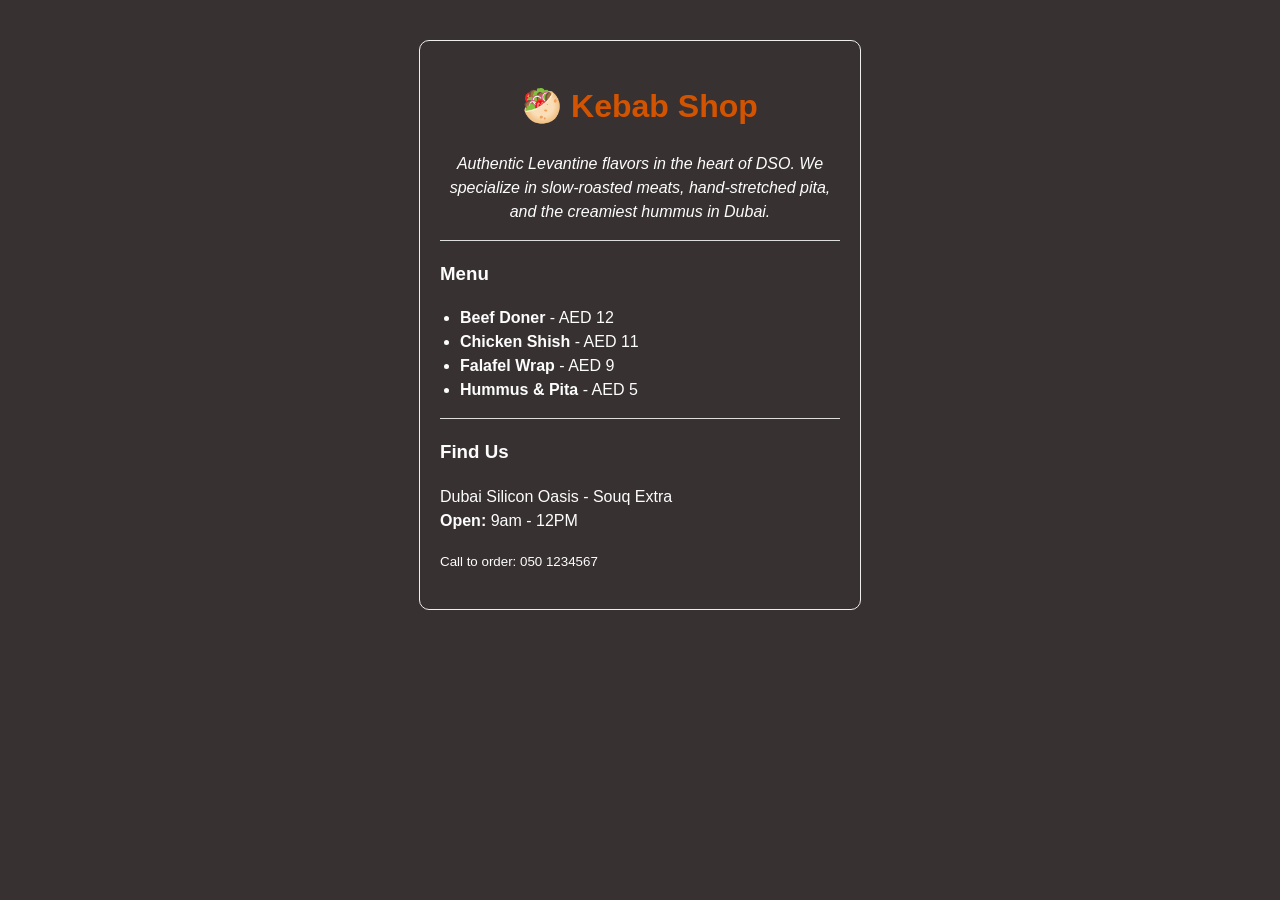
==== src/main/resources/static/index.html @ 3a736508 "updated css style" ====
<!DOCTYPE html>
<html lang="en">
<head>
    <meta charset="UTF-8">
    <title>Kebab Shop</title>
    <style>
        body {
            font-family: sans-serif;
            max-width: 400px;
            margin: 40px auto;
            padding: 20px;
            background-color: #383131;
            border: 1px solid #eee;
            border-radius: 10px;
            line-height: 1.5;
	        color: #fdfdfd;
        }
        h1 {
            color: #d35400;
            text-align: center;
        }
        hr {
            border: 0;
            border-top: 1px solid #ddd;
        }
        ul {
            padding-left: 20px;
        }
        .description {
            font-style: italic;
            color: #fdfdfd;
            text-align: center; }



    </style>
</head>
<body>

    <h1>🥙 Kebab Shop</h1>
    <p class="description">
        Authentic Levantine flavors in the heart of DSO. We specialize in slow-roasted meats, hand-stretched pita, and the creamiest hummus in Dubai.
    </p>
    <hr>
    <h3>Menu</h3>
    <ul>
        <li><b>Beef Doner</b> - AED 12</li>
        <li><b>Chicken Shish</b> - AED 11</li>
        <li><b>Falafel Wrap</b> - AED 9</li>
        <li><b>Hummus & Pita</b> - AED 5</li>
    </ul>
    <hr>
    <h3>Find Us</h3>
    <p>
        Dubai Silicon Oasis - Souq Extra<br>
        <b>Open:</b> 9am - 12PM
    </p>
    <p><small>Call to order: 050 1234567</small></p>
</body>
</html>
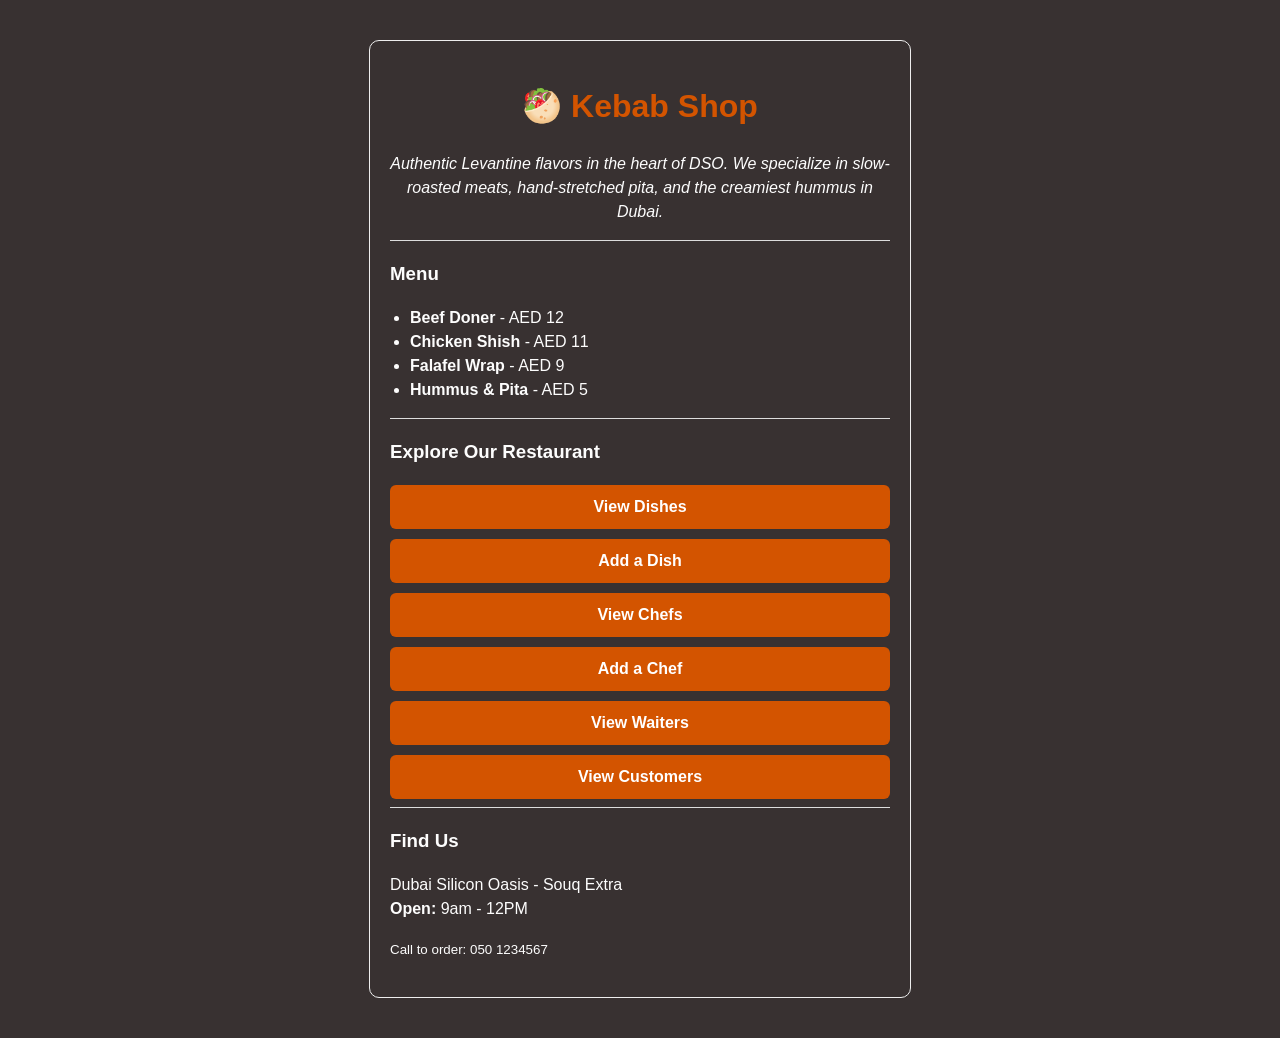
==== commit 247b49e7: "Added Controller, updated index.html and added success.mustache page" ====
--- a/src/main/resources/static/index.html
+++ b/src/main/resources/static/index.html
@@ -6,55 +6,68 @@
     <style>
         body {
             font-family: sans-serif;
-            max-width: 400px;
+            max-width: 500px;
             margin: 40px auto;
             padding: 20px;
             background-color: #383131;
             border: 1px solid #eee;
             border-radius: 10px;
             line-height: 1.5;
-	        color: #fdfdfd;
+            color: #fdfdfd;
         }
-        h1 {
-            color: #d35400;
+        h1 { color: #d35400; text-align: center; }
+        hr { border: 0; border-top: 1px solid #ddd; }
+        ul { padding-left: 20px; }
+        .description { font-style: italic; color: #fdfdfd; text-align: center; }
+        .nav-links {
+            display: flex;
+            flex-direction: column;
+            gap: 10px;
+            margin-top: 15px;
+        }
+        .nav-links a {
+            display: block;
+            background-color: #d35400;
+            color: white;
             text-align: center;
+            padding: 10px;
+            border-radius: 6px;
+            text-decoration: none;
+            font-weight: bold;
         }
-        hr {
-            border: 0;
-            border-top: 1px solid #ddd;
-        }
-        ul {
-            padding-left: 20px;
-        }
-        .description {
-            font-style: italic;
-            color: #fdfdfd;
-            text-align: center; }
-
-
-
+        .nav-links a:hover { background-color: #b94600; }
     </style>
 </head>
 <body>
-
-    <h1>🥙 Kebab Shop</h1>
-    <p class="description">
-        Authentic Levantine flavors in the heart of DSO. We specialize in slow-roasted meats, hand-stretched pita, and the creamiest hummus in Dubai.
-    </p>
-    <hr>
-    <h3>Menu</h3>
-    <ul>
-        <li><b>Beef Doner</b> - AED 12</li>
-        <li><b>Chicken Shish</b> - AED 11</li>
-        <li><b>Falafel Wrap</b> - AED 9</li>
-        <li><b>Hummus & Pita</b> - AED 5</li>
-    </ul>
-    <hr>
-    <h3>Find Us</h3>
-    <p>
-        Dubai Silicon Oasis - Souq Extra<br>
-        <b>Open:</b> 9am - 12PM
-    </p>
-    <p><small>Call to order: 050 1234567</small></p>
+<h1>🥙 Kebab Shop</h1>
+<p class="description">
+    Authentic Levantine flavors in the heart of DSO. We specialize in slow-roasted meats,
+    hand-stretched pita, and the creamiest hummus in Dubai.
+</p>
+<hr>
+<h3>Menu</h3>
+<ul>
+    <li><b>Beef Doner</b> - AED 12</li>
+    <li><b>Chicken Shish</b> - AED 11</li>
+    <li><b>Falafel Wrap</b> - AED 9</li>
+    <li><b>Hummus & Pita</b> - AED 5</li>
+</ul>
+<hr>
+<h3>Explore Our Restaurant</h3>
+<div class="nav-links">
+    <a href="/dish">View Dishes</a>
+    <a href="/dish/add">Add a Dish</a>
+    <a href="/chef">View Chefs</a>
+    <a href="/chef/add">Add a Chef</a>
+    <a href="/waiter">View Waiters</a>
+    <a href="/customer">View Customers</a>
+</div>
+<hr>
+<h3>Find Us</h3>
+<p>
+    Dubai Silicon Oasis - Souq Extra<br>
+    <b>Open:</b> 9am - 12PM
+</p>
+<p><small>Call to order: 050 1234567</small></p>
 </body>
 </html>
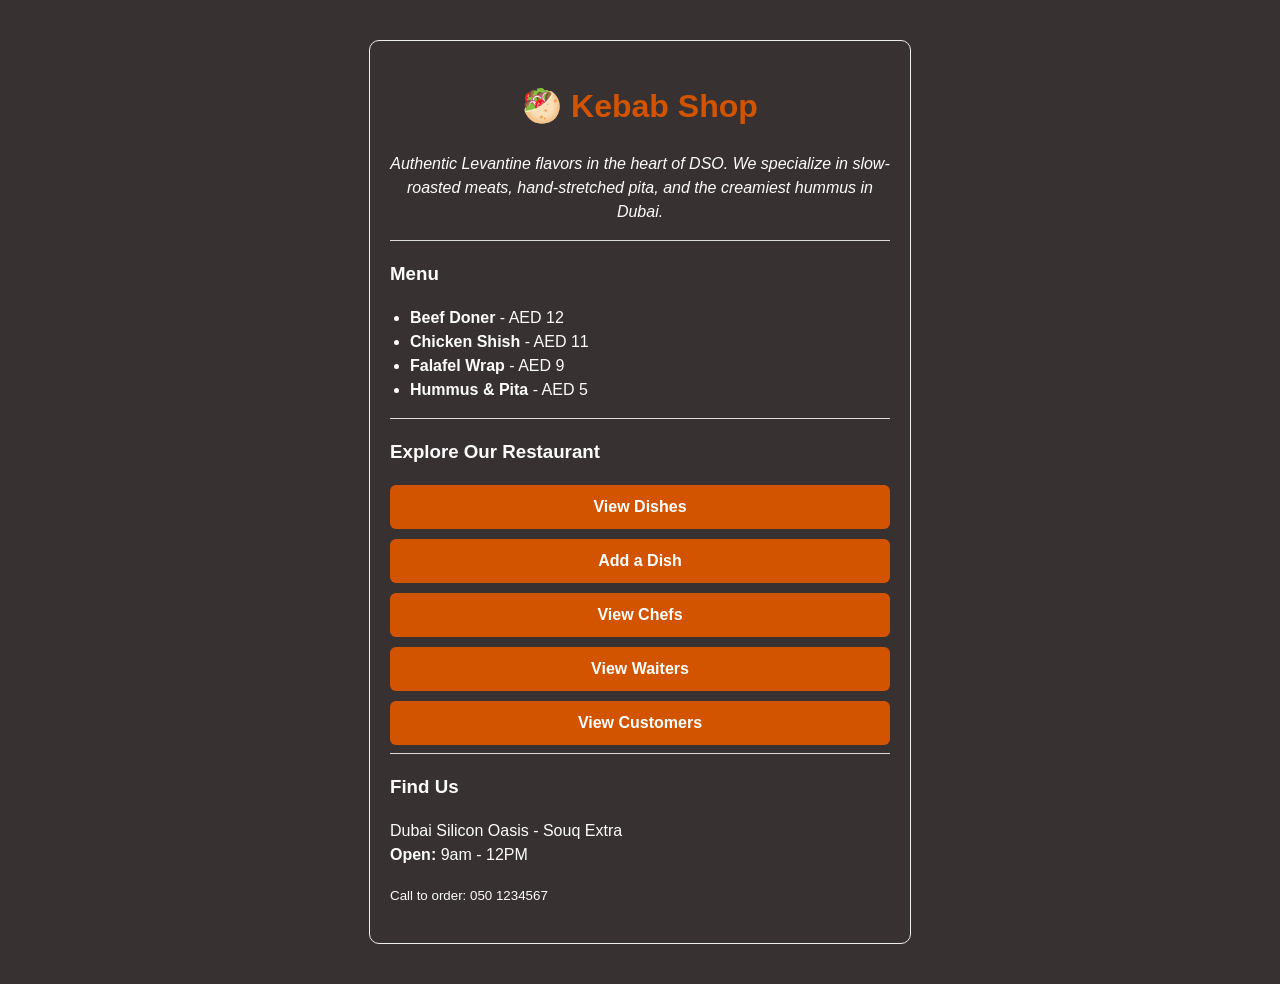
==== commit 232f9143: "removed unnecessary button" ====
--- a/src/main/resources/static/index.html
+++ b/src/main/resources/static/index.html
@@ -58,7 +58,7 @@
     <a href="/dish">View Dishes</a>
     <a href="/dish/add">Add a Dish</a>
     <a href="/chef">View Chefs</a>
-    <a href="/chef/add">Add a Chef</a>
+
     <a href="/waiter">View Waiters</a>
     <a href="/customer">View Customers</a>
 </div>
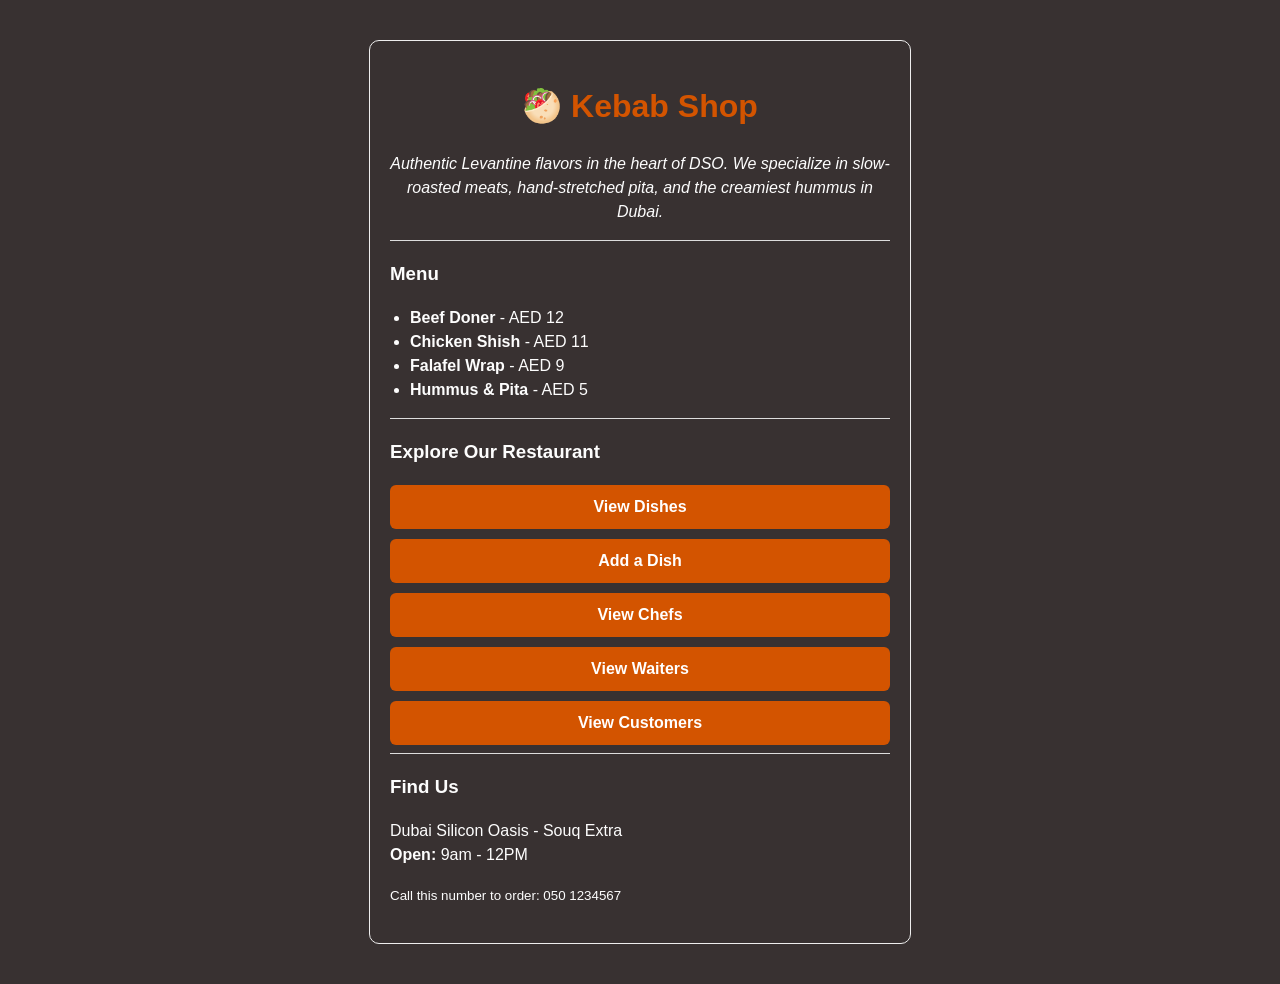
==== commit e46d592f: "Update index.html" ====
--- a/src/main/resources/static/index.html
+++ b/src/main/resources/static/index.html
@@ -68,6 +68,6 @@
     Dubai Silicon Oasis - Souq Extra<br>
     <b>Open:</b> 9am - 12PM
 </p>
-<p><small>Call to order: 050 1234567</small></p>
+<p><small>Call this number to order: 050 1234567</small></p>
 </body>
 </html>
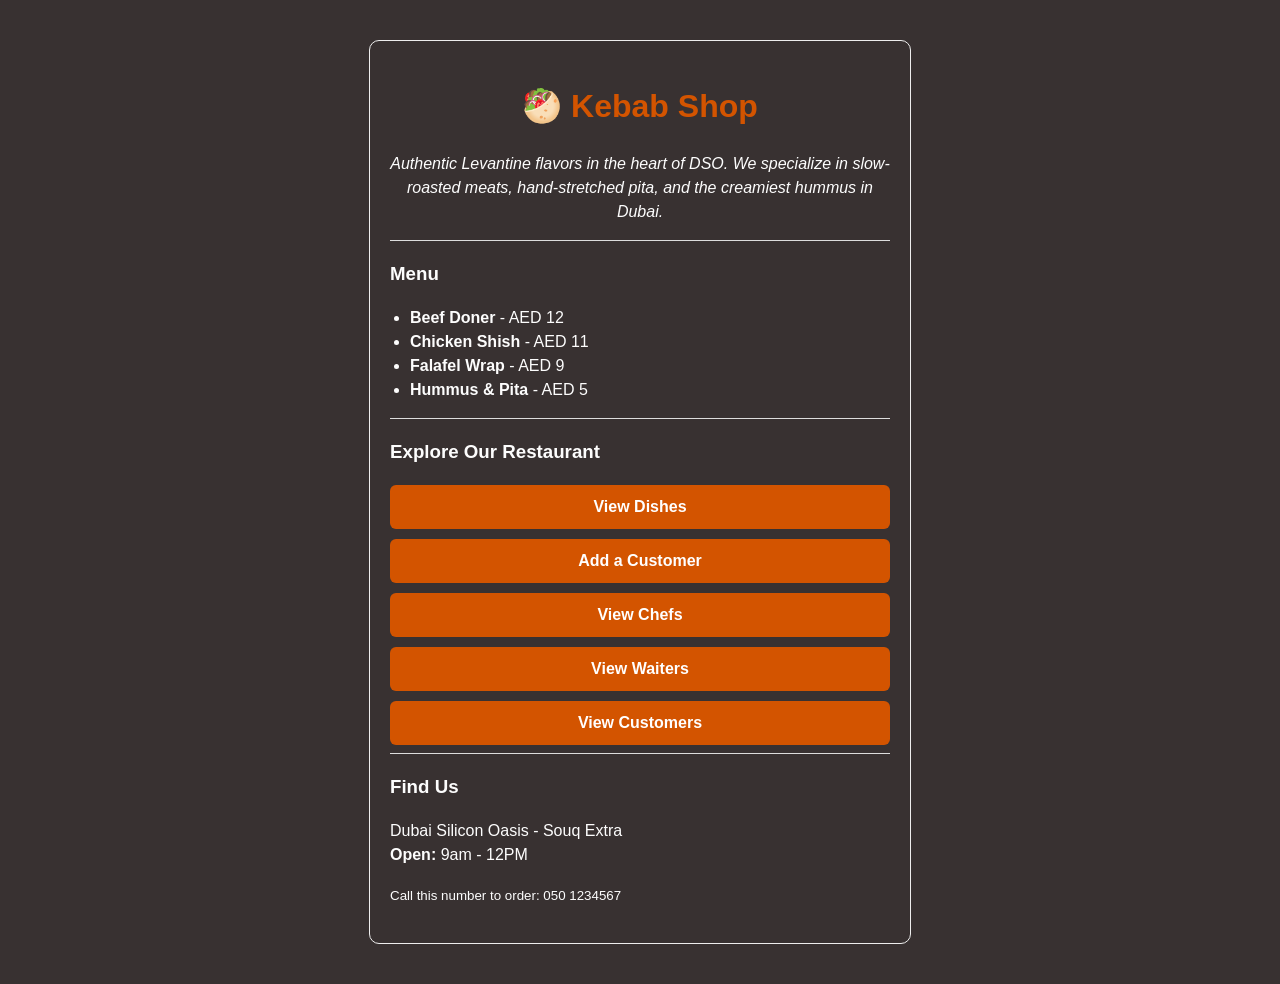
==== commit 7ae4afb9: "Added restaurant service and forms html" ====
--- a/src/main/resources/static/index.html
+++ b/src/main/resources/static/index.html
@@ -56,9 +56,8 @@
 <h3>Explore Our Restaurant</h3>
 <div class="nav-links">
     <a href="/dish">View Dishes</a>
-    <a href="/dish/add">Add a Dish</a>
+    <a href="/customer/add">Add a Customer</a>
     <a href="/chef">View Chefs</a>
-
     <a href="/waiter">View Waiters</a>
     <a href="/customer">View Customers</a>
 </div>
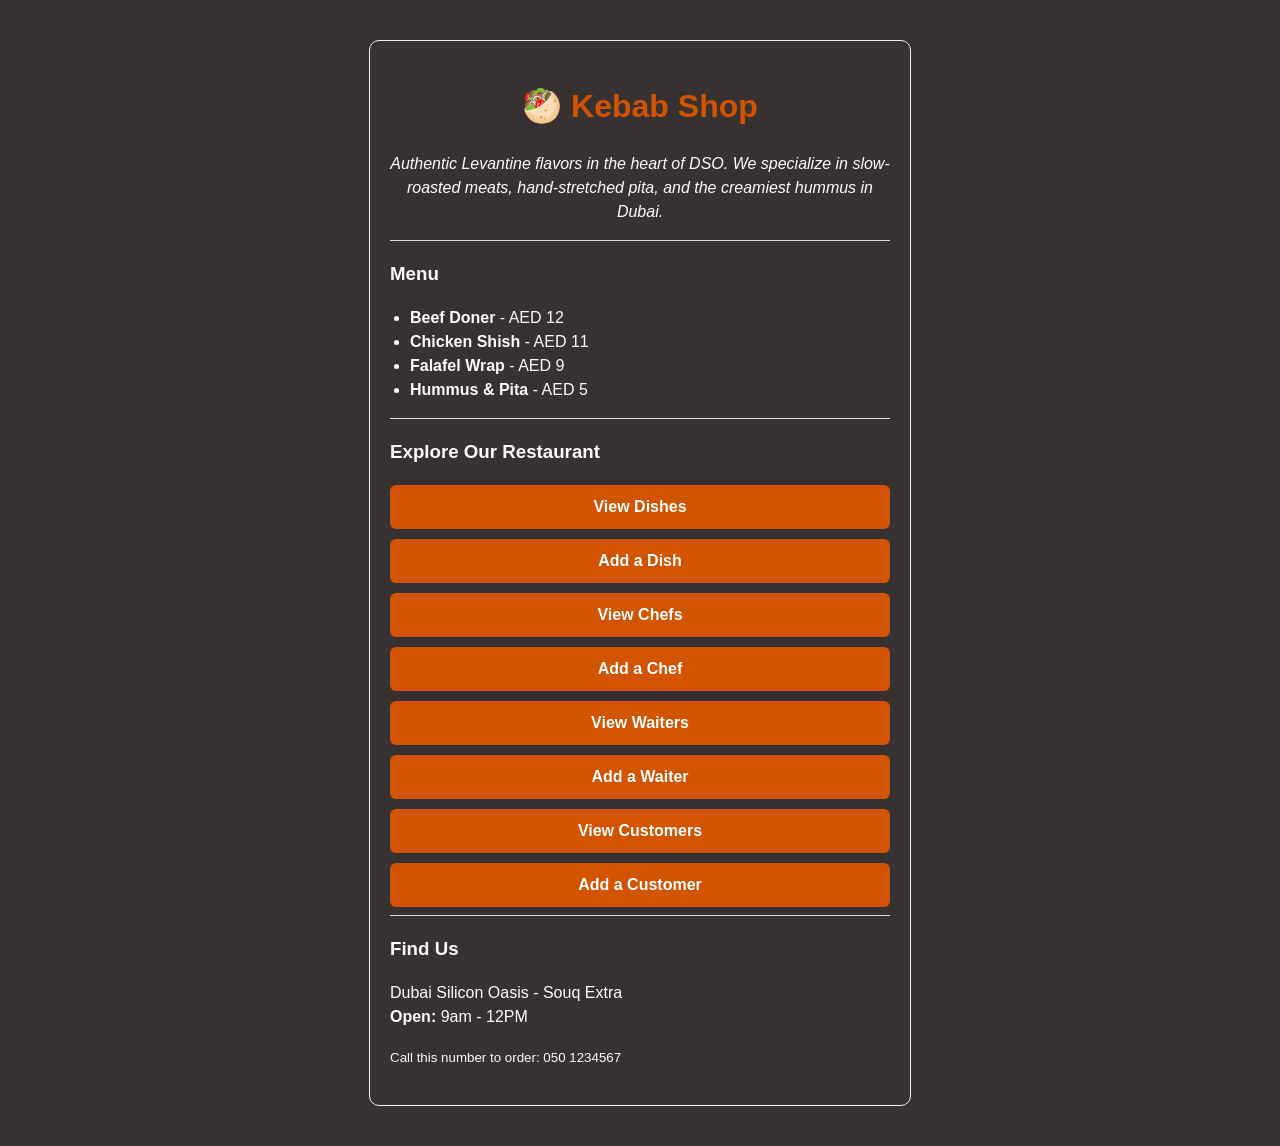
==== commit ef8bf40f: "added buttons for waiter and chef" ====
--- a/src/main/resources/static/index.html
+++ b/src/main/resources/static/index.html
@@ -56,10 +56,17 @@
 <h3>Explore Our Restaurant</h3>
 <div class="nav-links">
     <a href="/dish">View Dishes</a>
+    <a href="/dish/add">Add a Dish</a>
+
+    <a href="/chef">View Chefs</a>
+    <a href="/chef/add">Add a Chef</a>
+
+    <a href="/waiter">View Waiters</a>
+    <a href="/waiter/add">Add a Waiter</a>
+
+    <a href="/customer">View Customers</a>
     <a href="/customer/add">Add a Customer</a>
-    <a href="/chef">View Chefs</a>
-    <a href="/waiter">View Waiters</a>
-    <a href="/customer">View Customers</a>
+
 </div>
 <hr>
 <h3>Find Us</h3>
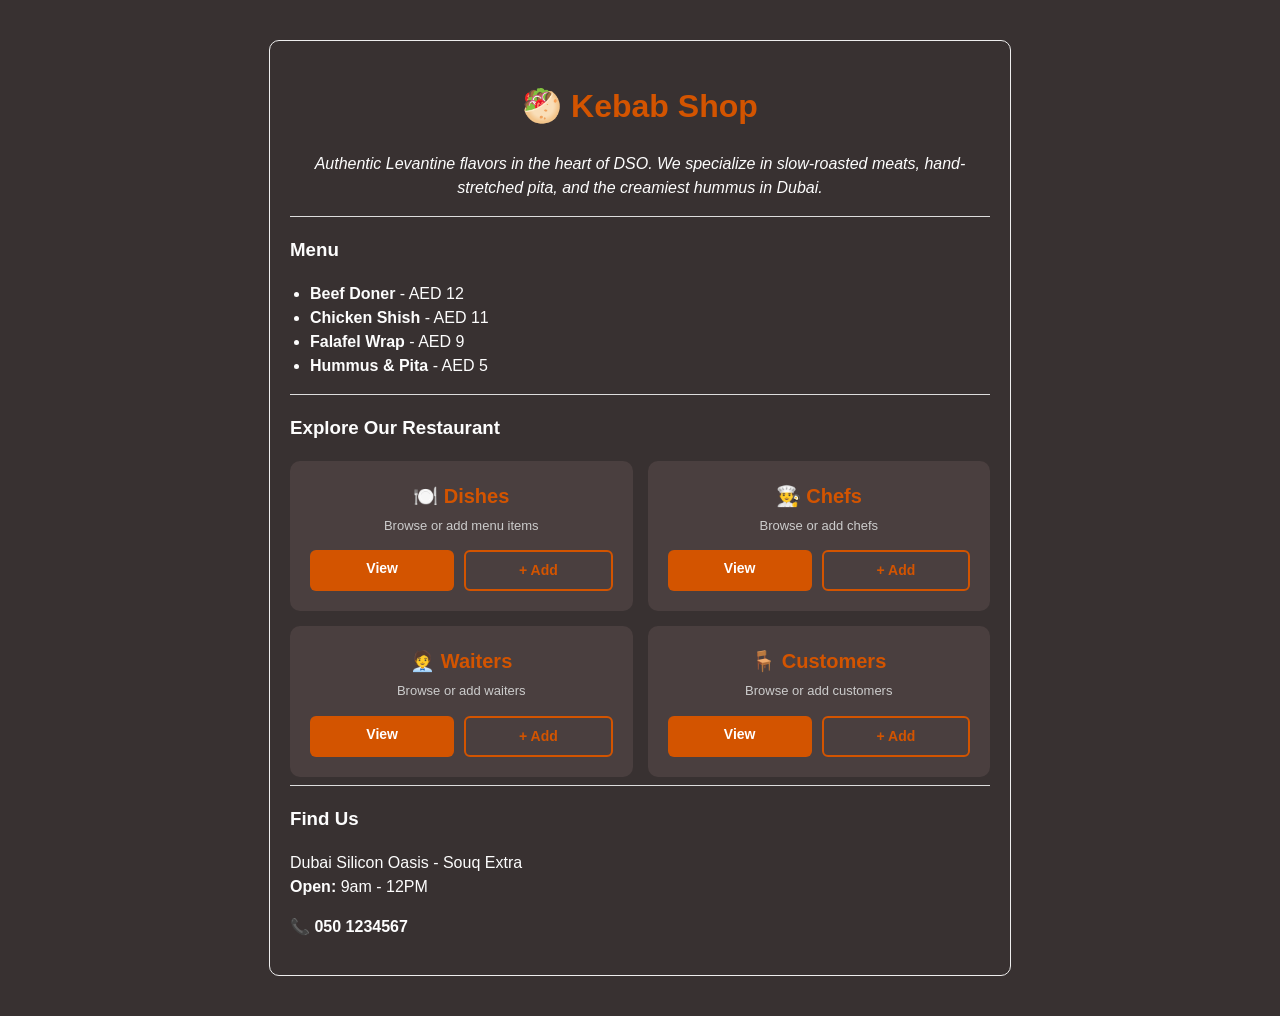
==== commit 118dbab5: "Added waiter view and add pages and handlers, updated css on all pages" ====
--- a/src/main/resources/static/index.html
+++ b/src/main/resources/static/index.html
@@ -6,7 +6,7 @@
     <style>
         body {
             font-family: sans-serif;
-            max-width: 500px;
+            max-width: 700px;
             margin: 40px auto;
             padding: 20px;
             background-color: #383131;
@@ -19,23 +19,53 @@
         hr { border: 0; border-top: 1px solid #ddd; }
         ul { padding-left: 20px; }
         .description { font-style: italic; color: #fdfdfd; text-align: center; }
-        .nav-links {
-            display: flex;
-            flex-direction: column;
-            gap: 10px;
+
+        .cards {
+            display: grid;
+            grid-template-columns: 1fr 1fr;
+            gap: 15px;
             margin-top: 15px;
         }
-        .nav-links a {
-            display: block;
-            background-color: #d35400;
-            color: white;
+        .card {
+            background-color: #4a3f3f;
+            border-radius: 10px;
+            padding: 20px;
             text-align: center;
-            padding: 10px;
+        }
+        .card h3 {
+            margin: 0 0 5px 0;
+            color: #d35400;
+            font-size: 20px;
+        }
+        .card p {
+            margin: 0 0 15px 0;
+            font-size: 13px;
+            color: #ccc;
+        }
+        .card-buttons {
+            display: flex;
+            gap: 10px;
+            justify-content: center;
+        }
+        .card-buttons a {
+            flex: 1;
+            padding: 8px;
             border-radius: 6px;
             text-decoration: none;
             font-weight: bold;
+            font-size: 14px;
         }
-        .nav-links a:hover { background-color: #b94600; }
+        .btn-view {
+            background-color: #d35400;
+            color: white;
+        }
+        .btn-view:hover { background-color: #b94600; }
+        .btn-add {
+            background-color: transparent;
+            color: #d35400;
+            border: 2px solid #d35400;
+        }
+        .btn-add:hover { background-color: #d35400; color: white; }
     </style>
 </head>
 <body>
@@ -54,19 +84,39 @@
 </ul>
 <hr>
 <h3>Explore Our Restaurant</h3>
-<div class="nav-links">
-    <a href="/dish">View Dishes</a>
-    <a href="/dish/add">Add a Dish</a>
-
-    <a href="/chef">View Chefs</a>
-    <a href="/chef/add">Add a Chef</a>
-
-    <a href="/waiter">View Waiters</a>
-    <a href="/waiter/add">Add a Waiter</a>
-
-    <a href="/customer">View Customers</a>
-    <a href="/customer/add">Add a Customer</a>
-
+<div class="cards">
+    <div class="card">
+        <h3>🍽️ Dishes</h3>
+        <p>Browse or add menu items</p>
+        <div class="card-buttons">
+            <a href="/dish" class="btn-view">View</a>
+            <a href="/dish/add" class="btn-add">+ Add</a>
+        </div>
+    </div>
+    <div class="card">
+        <h3>👨‍🍳 Chefs</h3>
+        <p>Browse or add chefs</p>
+        <div class="card-buttons">
+            <a href="/chef" class="btn-view">View</a>
+            <a href="/chef/add" class="btn-add">+ Add</a>
+        </div>
+    </div>
+    <div class="card">
+        <h3>🧑‍💼 Waiters</h3>
+        <p>Browse or add waiters</p>
+        <div class="card-buttons">
+            <a href="/waiter" class="btn-view">View</a>
+            <a href="/waiter/add" class="btn-add">+ Add</a>
+        </div>
+    </div>
+    <div class="card">
+        <h3>🪑 Customers</h3>
+        <p>Browse or add customers</p>
+        <div class="card-buttons">
+            <a href="/customer" class="btn-view">View</a>
+            <a href="/customer/add" class="btn-add">+ Add</a>
+        </div>
+    </div>
 </div>
 <hr>
 <h3>Find Us</h3>
@@ -74,6 +124,6 @@
     Dubai Silicon Oasis - Souq Extra<br>
     <b>Open:</b> 9am - 12PM
 </p>
-<p><small>Call this number to order: 050 1234567</small></p>
+<p>📞 <b>050 1234567</b></p>
 </body>
 </html>
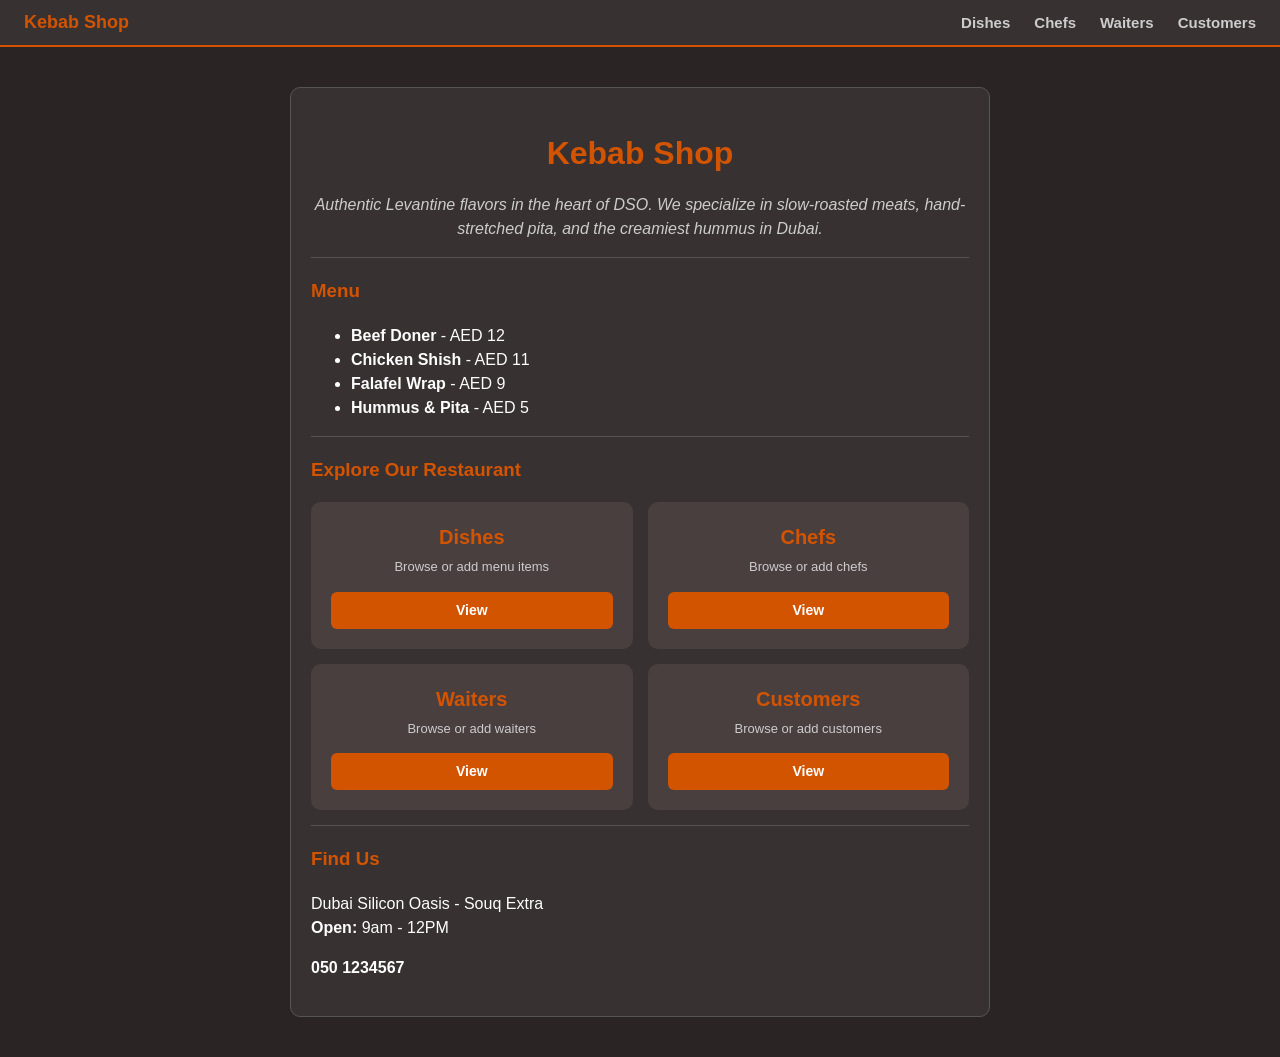
==== commit c2ca3b18: "Updated html styles" ====
--- a/src/main/resources/static/index.html
+++ b/src/main/resources/static/index.html
@@ -3,127 +3,72 @@
 <head>
     <meta charset="UTF-8">
     <title>Kebab Shop</title>
-    <style>
-        body {
-            font-family: sans-serif;
-            max-width: 700px;
-            margin: 40px auto;
-            padding: 20px;
-            background-color: #383131;
-            border: 1px solid #eee;
-            border-radius: 10px;
-            line-height: 1.5;
-            color: #fdfdfd;
-        }
-        h1 { color: #d35400; text-align: center; }
-        hr { border: 0; border-top: 1px solid #ddd; }
-        ul { padding-left: 20px; }
-        .description { font-style: italic; color: #fdfdfd; text-align: center; }
-
-        .cards {
-            display: grid;
-            grid-template-columns: 1fr 1fr;
-            gap: 15px;
-            margin-top: 15px;
-        }
-        .card {
-            background-color: #4a3f3f;
-            border-radius: 10px;
-            padding: 20px;
-            text-align: center;
-        }
-        .card h3 {
-            margin: 0 0 5px 0;
-            color: #d35400;
-            font-size: 20px;
-        }
-        .card p {
-            margin: 0 0 15px 0;
-            font-size: 13px;
-            color: #ccc;
-        }
-        .card-buttons {
-            display: flex;
-            gap: 10px;
-            justify-content: center;
-        }
-        .card-buttons a {
-            flex: 1;
-            padding: 8px;
-            border-radius: 6px;
-            text-decoration: none;
-            font-weight: bold;
-            font-size: 14px;
-        }
-        .btn-view {
-            background-color: #d35400;
-            color: white;
-        }
-        .btn-view:hover { background-color: #b94600; }
-        .btn-add {
-            background-color: transparent;
-            color: #d35400;
-            border: 2px solid #d35400;
-        }
-        .btn-add:hover { background-color: #d35400; color: white; }
-    </style>
+    <link rel="stylesheet" href="style.css">
 </head>
 <body>
-<h1>🥙 Kebab Shop</h1>
-<p class="description">
-    Authentic Levantine flavors in the heart of DSO. We specialize in slow-roasted meats,
-    hand-stretched pita, and the creamiest hummus in Dubai.
-</p>
-<hr>
-<h3>Menu</h3>
-<ul>
-    <li><b>Beef Doner</b> - AED 12</li>
-    <li><b>Chicken Shish</b> - AED 11</li>
-    <li><b>Falafel Wrap</b> - AED 9</li>
-    <li><b>Hummus & Pita</b> - AED 5</li>
-</ul>
-<hr>
-<h3>Explore Our Restaurant</h3>
-<div class="cards">
-    <div class="card">
-        <h3>🍽️ Dishes</h3>
-        <p>Browse or add menu items</p>
-        <div class="card-buttons">
-            <a href="/dish" class="btn-view">View</a>
-            <a href="/dish/add" class="btn-add">+ Add</a>
+
+<nav class="navbar">
+    <a class="brand" href="/">Kebab Shop</a>
+    <a href="/dish.html">Dishes</a>
+    <a href="/chef.html">Chefs</a>
+    <a href="/waiter.html">Waiters</a>
+    <a href="/customer.html">Customers</a>
+</nav>
+
+<div class="index-wrapper">
+    <h1>Kebab Shop</h1>
+    <p class="description">
+        Authentic Levantine flavors in the heart of DSO. We specialize in slow-roasted meats,
+        hand-stretched pita, and the creamiest hummus in Dubai.
+    </p>
+    <hr>
+    <h3>Menu</h3>
+    <ul>
+        <li><b>Beef Doner</b> - AED 12</li>
+        <li><b>Chicken Shish</b> - AED 11</li>
+        <li><b>Falafel Wrap</b> - AED 9</li>
+        <li><b>Hummus & Pita</b> - AED 5</li>
+    </ul>
+    <hr>
+    <h3>Explore Our Restaurant</h3>
+    <div class="cards">
+        <div class="card">
+            <h3>Dishes</h3>
+            <p>Browse or add menu items</p>
+            <div class="card-buttons">
+                <a href="/dish.html" class="btn-view">View</a>
+            </div>
+        </div>
+        <div class="card">
+            <h3>Chefs</h3>
+            <p>Browse or add chefs</p>
+            <div class="card-buttons">
+                <a href="/chef.html" class="btn-view">View</a>
+            </div>
+        </div>
+        <div class="card">
+            <h3>Waiters</h3>
+            <p>Browse or add waiters</p>
+            <div class="card-buttons">
+                <a href="/waiter.html" class="btn-view">View</a>
+            </div>
+        </div>
+        <div class="card">
+            <h3>Customers</h3>
+            <p>Browse or add customers</p>
+            <div class="card-buttons">
+                <a href="/customer.html" class="btn-view">View</a>
+            </div>
         </div>
     </div>
-    <div class="card">
-        <h3>👨‍🍳 Chefs</h3>
-        <p>Browse or add chefs</p>
-        <div class="card-buttons">
-            <a href="/chef" class="btn-view">View</a>
-            <a href="/chef/add" class="btn-add">+ Add</a>
-        </div>
-    </div>
-    <div class="card">
-        <h3>🧑‍💼 Waiters</h3>
-        <p>Browse or add waiters</p>
-        <div class="card-buttons">
-            <a href="/waiter" class="btn-view">View</a>
-            <a href="/waiter/add" class="btn-add">+ Add</a>
-        </div>
-    </div>
-    <div class="card">
-        <h3>🪑 Customers</h3>
-        <p>Browse or add customers</p>
-        <div class="card-buttons">
-            <a href="/customer" class="btn-view">View</a>
-            <a href="/customer/add" class="btn-add">+ Add</a>
-        </div>
-    </div>
+    <hr>
+    <h3>Find Us</h3>
+    <p>
+        Dubai Silicon Oasis - Souq Extra<br>
+        <b>Open:</b> 9am - 12PM
+    </p>
+    <p><b>050 1234567</b></p>
 </div>
-<hr>
-<h3>Find Us</h3>
-<p>
-    Dubai Silicon Oasis - Souq Extra<br>
-    <b>Open:</b> 9am - 12PM
-</p>
-<p>📞 <b>050 1234567</b></p>
+
 </body>
 </html>
--- a/src/main/resources/static/style.css
+++ b/src/main/resources/static/style.css
@@ -0,0 +1,372 @@
+:root {
+    --bg-page:    #2b2424;
+    --bg-card:    #383131;
+    --bg-row:     #4a3f3f;
+    --accent:     #d35400;
+    --accent-hov: #b94600;
+    --text-main:  #fdfdfd;
+    --text-muted: #ccc;
+    --border:     #555;
+    --th-bg:      #d35400;
+    --danger:     #e74c3c;
+}
+
+* {
+    box-sizing: border-box;
+}
+
+body {
+    font-family: Arial, sans-serif;
+    background-color: var(--bg-page);
+    color: var(--text-main);
+    margin: 0;
+    padding: 0;
+    min-height: 100vh;
+}
+
+h1, h2, h3 {
+    color: var(--accent);
+}
+
+h1 {
+    text-align: center;
+    margin-bottom: 10px;
+}
+
+hr {
+    border: 0;
+    border-top: 1px solid var(--border);
+    margin: 15px 0;
+}
+
+a {
+    color: var(--accent);
+    text-decoration: none;
+    font-weight: bold;
+}
+
+a:hover {
+    color: var(--accent-hov);
+    text-decoration: underline;
+}
+
+.page-wrapper {
+    max-width: 900px;
+    margin: 40px auto;
+    padding: 20px;
+    background-color: var(--bg-card);
+    border-radius: 10px;
+}
+
+.index-wrapper {
+    max-width: 700px;
+    margin: 40px auto;
+    padding: 20px;
+    background-color: var(--bg-card);
+    border: 1px solid var(--border);
+    border-radius: 10px;
+    line-height: 1.5;
+}
+
+.navbar {
+    background-color: var(--bg-card);
+    border-bottom: 2px solid var(--accent);
+    padding: 12px 24px;
+    display: flex;
+    align-items: center;
+    gap: 24px;
+}
+
+.navbar a {
+    color: var(--text-muted);
+    font-weight: bold;
+    font-size: 15px;
+    text-decoration: none;
+}
+
+.navbar a:hover,
+.navbar a.active {
+    color: var(--accent);
+    text-decoration: none;
+}
+
+.navbar .brand {
+    color: var(--accent);
+    font-size: 18px;
+    margin-right: auto;
+}
+
+.toolbar {
+    display: flex;
+    align-items: center;
+    gap: 10px;
+    flex-wrap: wrap;
+    margin-bottom: 15px;
+}
+
+.toolbar label {
+    font-weight: bold;
+    color: var(--text-muted);
+    font-size: 14px;
+}
+
+.toolbar input[type="search"],
+.toolbar input[type="text"],
+.toolbar input[type="number"] {
+    padding: 8px 10px;
+    border-radius: 6px;
+    border: 1px solid var(--border);
+    background-color: var(--bg-row);
+    color: var(--text-main);
+    font-size: 14px;
+}
+
+.toolbar select {
+    padding: 8px 10px;
+    border-radius: 6px;
+    border: 1px solid var(--border);
+    background-color: var(--bg-row);
+    color: var(--text-main);
+    font-size: 14px;
+}
+
+button,
+.btn {
+    padding: 8px 16px;
+    border: none;
+    border-radius: 6px;
+    cursor: pointer;
+    font-size: 14px;
+    font-weight: bold;
+    transition: background-color 0.2s;
+}
+
+.btn-primary,
+#submit,
+#addSubmit,
+#updSubmit {
+    background-color: var(--accent);
+    color: white;
+}
+
+.btn-primary:hover,
+#submit:hover,
+#addSubmit:hover,
+#updSubmit:hover {
+    background-color: var(--accent-hov);
+}
+
+#addBtn,
+#updBtn,
+#delBtn {
+    background-color: transparent;
+    color: var(--accent);
+    border: 2px solid var(--accent);
+}
+
+#addBtn:hover,
+#updBtn:hover,
+#delBtn:hover {
+    background-color: var(--accent);
+    color: white;
+}
+
+#delSubmit {
+    background-color: var(--danger);
+    color: white;
+}
+
+#delSubmit:hover {
+    background-color: #c0392b;
+}
+
+#reloadBtn {
+    background-color: var(--bg-row);
+    color: var(--text-main);
+    border: 2px solid var(--border);
+}
+
+#reloadBtn:hover {
+    background-color: var(--border);
+    color: var(--text-main);
+}
+
+.btn-back {
+    display: inline-block;
+    margin-top: 20px;
+    background-color: var(--accent);
+    color: white;
+    padding: 10px 20px;
+    border-radius: 6px;
+    text-decoration: none;
+    font-weight: bold;
+}
+
+.btn-back:hover {
+    background-color: var(--accent-hov);
+    text-decoration: none;
+    color: white;
+}
+
+form {
+    display: flex;
+    flex-wrap: wrap;
+    gap: 10px;
+    margin: 12px 0;
+    padding: 14px;
+    background-color: var(--bg-row);
+    border-radius: 8px;
+}
+
+form div {
+    display: flex;
+    flex-direction: column;
+    gap: 4px;
+}
+
+form label {
+    font-size: 13px;
+    font-weight: bold;
+    color: var(--text-muted);
+}
+
+form input[type="text"],
+form input[type="number"],
+form input[type="search"],
+form select {
+    padding: 8px 10px;
+    border-radius: 6px;
+    border: 1px solid var(--border);
+    background-color: var(--bg-card);
+    color: var(--text-main);
+    font-size: 14px;
+    min-width: 140px;
+}
+
+form input:focus,
+form select:focus {
+    outline: none;
+    border-color: var(--accent);
+}
+
+table {
+    width: 100%;
+    border-collapse: collapse;
+    margin-top: 10px;
+    font-size: 14px;
+}
+
+th {
+    background-color: var(--th-bg);
+    color: white;
+    padding: 10px 12px;
+    text-align: left;
+}
+
+td {
+    padding: 10px 12px;
+    border-bottom: 1px solid var(--border);
+    color: var(--text-main);
+}
+
+tr:hover td {
+    background-color: var(--bg-row);
+}
+
+
+ul.dish-list {
+    margin: 0;
+    padding-left: 18px;
+    list-style-type: disc;
+}
+
+ul.dish-list li {
+    font-size: 13px;
+    margin-bottom: 3px;
+    color: var(--text-muted);
+}
+
+.cards {
+    display: grid;
+    grid-template-columns: 1fr 1fr;
+    gap: 15px;
+    margin-top: 15px;
+}
+
+.card {
+    background-color: var(--bg-row);
+    border-radius: 10px;
+    padding: 20px;
+    text-align: center;
+}
+
+.card h3 {
+    margin: 0 0 5px 0;
+    color: var(--accent);
+    font-size: 20px;
+}
+
+.card p {
+    margin: 0 0 15px 0;
+    font-size: 13px;
+    color: var(--text-muted);
+}
+
+.card-buttons {
+    display: flex;
+    gap: 10px;
+    justify-content: center;
+}
+
+.card-buttons a {
+    flex: 1;
+    padding: 8px;
+    border-radius: 6px;
+    text-decoration: none;
+    font-weight: bold;
+    font-size: 14px;
+}
+
+.btn-view {
+    background-color: var(--accent);
+    color: white;
+}
+
+.btn-view:hover {
+    background-color: var(--accent-hov);
+    text-decoration: none;
+    color: white;
+}
+
+.btn-add {
+    background-color: transparent;
+    color: var(--accent);
+    border: 2px solid var(--accent);
+}
+
+.btn-add:hover {
+    background-color: var(--accent);
+    color: white;
+    text-decoration: none;
+}
+
+.description {
+    font-style: italic;
+    color: var(--text-muted);
+    text-align: center;
+}
+
+@media (max-width: 600px) {
+    .cards {
+        grid-template-columns: 1fr;
+    }
+
+    .toolbar {
+        flex-direction: column;
+        align-items: flex-start;
+    }
+
+    form {
+        flex-direction: column;
+    }
+}
